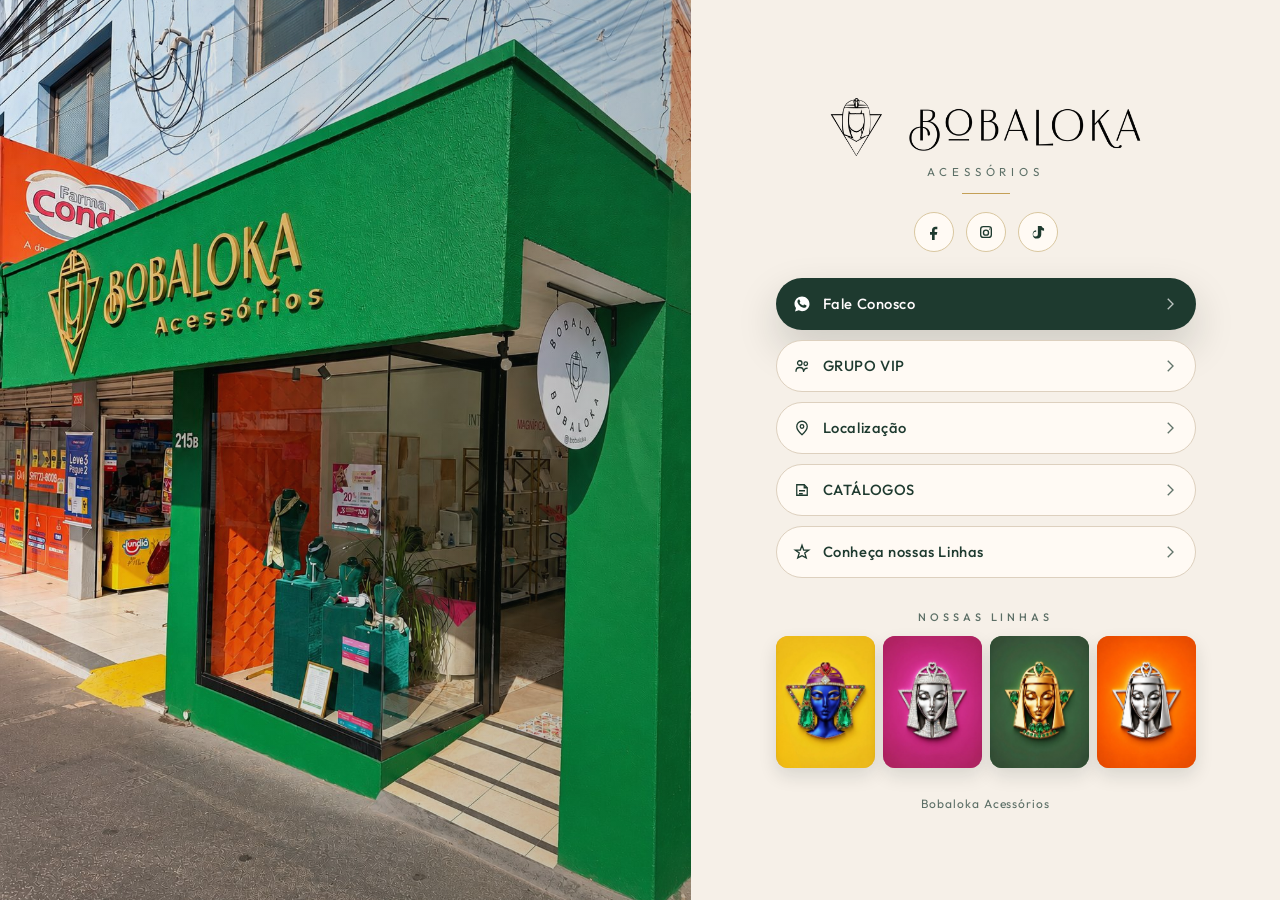
==== index.html @ e535bf4f "Add the Bobaloka landing page with brand assets and README. Co-authored-by: Cursor <cursoragent@curs" ====
<!DOCTYPE html>
<html lang="pt-BR">
<head>
  <meta charset="UTF-8" />
  <meta name="viewport" content="width=device-width, initial-scale=1" />
  <meta name="theme-color" content="#1E3A2F" />
  <title>Bobaloka Acessórios</title>
  <meta name="description" content="Bobaloka Acessórios — fale conosco, catálogos, linhas e loja." />
  <link rel="icon" href="assets/icons/marca.svg" type="image/svg+xml" />
  <link rel="preconnect" href="https://fonts.googleapis.com" />
  <link rel="preconnect" href="https://fonts.gstatic.com" crossorigin />
  <link href="https://fonts.googleapis.com/css2?family=Outfit:wght@400;500&display=swap" rel="stylesheet" />
  <link rel="stylesheet" href="css/styles.css" />
</head>
<body>
  <div class="page">
    <aside class="hero">
      <img
        src="assets/images/loja.jpg"
        data-fallback="https://kiwi-f3qz3s.canva.link/bobaloka-acess-rios/_assets/media/136b9a3b6e578e9741b6e3a598acf99f.png"
        alt="Fachada da loja Bobaloka Acessórios"
      />
    </aside>

    <main class="panel">
      <div class="panel-inner">
        <header class="brand">
          <h1>
            <img class="logo" src="assets/images/logo_bobaloka.png" alt="" />
            <span class="sr-only">Bobaloka</span>
          </h1>
          <p class="brand-tag">Acessórios</p>
          <div class="gold-line"></div>
        </header>

        <div class="socials">
          <a href="https://www.facebook.com/Bobalokaacessorios" target="_blank" rel="noopener noreferrer" aria-label="Facebook">
            <img src="assets/icons/facebook.svg" alt="" />
          </a>
          <a href="https://www.instagram.com/bobaloka_/" target="_blank" rel="noopener noreferrer" aria-label="Instagram">
            <img src="assets/icons/instagram.svg" alt="" />
          </a>
          <a href="https://www.tiktok.com/@bobalokaacessorio" target="_blank" rel="noopener noreferrer" aria-label="TikTok">
            <img src="assets/icons/tiktok.svg" alt="" />
          </a>
        </div>

        <nav aria-label="Links principais">
          <a class="btn btn-primary" href="https://wa.me/message/WSMJNMSPPYQ3F1" target="_blank" rel="noopener noreferrer">
            <img class="ico" src="assets/icons/whatsapp.svg" alt="" />
            <span>Fale Conosco</span>
            <img class="chev" src="assets/icons/chevron.svg" alt="" />
          </a>

          <a class="btn btn-ghost" href="https://chat.whatsapp.com/LNPMnIO7Sr1DOEUdCmJw3t" target="_blank" rel="noopener noreferrer">
            <img class="ico" src="assets/icons/grupo.svg" alt="" />
            <span>GRUPO VIP</span>
            <img class="chev" src="assets/icons/chevron.svg" alt="" />
          </a>

          <a class="btn btn-ghost" href="https://maps.app.goo.gl/pb8vqjSMNnrAKsy87" target="_blank" rel="noopener noreferrer">
            <img class="ico" src="assets/icons/local.svg" alt="" />
            <span>Localização</span>
            <img class="chev" src="assets/icons/chevron.svg" alt="" />
          </a>

          <a class="btn btn-ghost" href="https://kiwi-f3qz3s.canva.link/dahvr6tegf8" target="_blank" rel="noopener noreferrer">
            <img class="ico" src="assets/icons/catalogo.svg" alt="" />
            <span>CATÁLOGOS</span>
            <img class="chev" src="assets/icons/chevron.svg" alt="" />
          </a>

          <a class="btn btn-ghost" href="https://canva.link/4mnb7df4q1sby7g" target="_blank" rel="noopener noreferrer">
            <img class="ico" src="assets/icons/linhas.svg" alt="" />
            <span>Conheça nossas Linhas</span>
            <img class="chev" src="assets/icons/chevron.svg" alt="" />
          </a>
        </nav>

        <section class="linhas" aria-label="Nossas linhas">
          <h2>Nossas linhas</h2>
          <div class="mosaic">
            <a class="tile t1" href="https://canva.link/4mnb7df4q1sby7g" target="_blank" rel="noopener noreferrer" aria-label="Conheça nossas Linhas">
              <img src="assets/images/linha-1.jpg" data-fallback="https://kiwi-f3qz3s.canva.link/bobaloka-acess-rios/_assets/media/a388812c7fa0ef01f77255876ef562f1.png" alt="" />
            </a>
            <a class="tile t2" href="https://canva.link/4mnb7df4q1sby7g" target="_blank" rel="noopener noreferrer" aria-label="Conheça nossas Linhas">
              <img src="assets/images/linha-2.jpg" data-fallback="https://kiwi-f3qz3s.canva.link/bobaloka-acess-rios/_assets/media/4ac3ef6ae70841d393ba1b425686c742.png" alt="" />
            </a>
            <a class="tile t3" href="https://canva.link/4mnb7df4q1sby7g" target="_blank" rel="noopener noreferrer" aria-label="Conheça nossas Linhas">
              <img src="assets/images/linha-3.jpg" data-fallback="https://kiwi-f3qz3s.canva.link/bobaloka-acess-rios/_assets/media/27f43d047ba1ca16864059ba9b86fd74.png" alt="" />
            </a>
            <a class="tile t4" href="https://canva.link/4mnb7df4q1sby7g" target="_blank" rel="noopener noreferrer" aria-label="Conheça nossas Linhas">
              <img src="assets/images/linha-4.jpg" data-fallback="https://kiwi-f3qz3s.canva.link/bobaloka-acess-rios/_assets/media/987bcf726a7acad573b23113d63a9a9f.png" alt="" />
            </a>
          </div>
        </section>

        <p class="foot">Bobaloka Acessórios</p>
      </div>
    </main>
  </div>
  <script src="js/main.js"></script>
</body>
</html>
---- css/styles.css ----
:root {
  --forest: #1e3a2f;
  --forest-deep: #14241d;
  --forest-mid: #2a4f40;
  --cream: #f6f0e8;
  --gold: #c4a056;
  --ink: #1a2e26;
  --muted: #5c6f66;
  --white: #fffbfc;
  --shadow: 0 18px 40px rgba(20, 36, 29, 0.18);
}

* {
  box-sizing: border-box;
  margin: 0;
  padding: 0;
}

html,
body {
  min-height: 100%;
}

body {
  font-family: Outfit, system-ui, sans-serif;
  color: var(--ink);
  background: var(--forest-deep);
}

img {
  max-width: 100%;
  display: block;
}

.page {
  min-height: 100vh;
  display: grid;
  grid-template-rows: 38vh auto;
}

.hero {
  position: relative;
  overflow: hidden;
  background:
    radial-gradient(circle at 30% 20%, rgba(196, 160, 86, 0.18), transparent 40%),
    linear-gradient(160deg, #2a4a3c, var(--forest-deep));
}

.hero img {
  width: 100%;
  height: 100%;
  object-fit: cover;
  object-position: center 40%;
}

.hero img.is-hidden {
  display: none;
}

.hero::after {
  content: "";
  position: absolute;
  inset: 0;
  background: linear-gradient(180deg, rgba(20, 36, 29, 0.08) 30%, rgba(20, 36, 29, 0.55) 100%);
  pointer-events: none;
}

.panel {
  background: var(--cream);
  padding: 28px 22px 40px;
}

.panel-inner {
  width: min(420px, 100%);
  margin: 0 auto;
}

.brand {
  text-align: center;
  margin-bottom: 8px;
}

.brand h1 {
  margin: 0;
  font-size: inherit;
  font-weight: 600;
}

.sr-only {
  position: absolute;
  width: 1px;
  height: 1px;
  padding: 0;
  overflow: hidden;
  clip: rect(0 0 0 0);
  white-space: nowrap;
  border: 0;
}

.logo {
  width: min(280px, 88%);
  height: 64px;
  margin: 0 auto;
  object-fit: cover;
  object-position: center;
  filter: invert(1);
}

.brand-tag {
  margin-top: 2px;
  font-size: 0.72rem;
  letter-spacing: 0.42em;
  text-transform: uppercase;
  color: var(--muted);
}

.gold-line {
  width: 48px;
  height: 1px;
  background: var(--gold);
  margin: 14px auto 0;
}

.socials {
  display: flex;
  justify-content: center;
  gap: 12px;
  margin: 18px 0 26px;
}

.socials a {
  width: 40px;
  height: 40px;
  border: 1px solid #d9c7a0;
  border-radius: 50%;
  display: grid;
  place-items: center;
  color: var(--forest);
  background: #fffaf4;
  text-decoration: none;
  transition: transform 0.2s ease, background 0.2s ease, border-color 0.2s ease;
}

.socials a:hover,
.socials a:focus-visible {
  transform: translateY(-2px);
  background: var(--forest);
  border-color: var(--forest);
}

.socials a:hover img,
.socials a:focus-visible img {
  filter: invert(1) brightness(1.4);
}

.socials img {
  width: 16px;
  height: 16px;
}

nav {
  display: grid;
  gap: 10px;
}

.btn {
  display: flex;
  align-items: center;
  gap: 12px;
  min-height: 52px;
  padding: 0 16px;
  border-radius: 999px;
  text-decoration: none;
  font-size: 0.92rem;
  font-weight: 500;
  letter-spacing: 0.04em;
  border: 1px solid transparent;
  transition: transform 0.2s ease, background 0.2s ease, border-color 0.2s ease;
}

.btn span {
  flex: 1;
  text-align: left;
}

.btn .ico,
.btn .chev {
  width: 18px;
  height: 18px;
  flex-shrink: 0;
}

.btn .chev {
  opacity: 0.7;
}

.btn-primary {
  background: var(--forest);
  color: var(--white);
  box-shadow: var(--shadow);
}

.btn-primary .ico,
.btn-primary .chev {
  filter: invert(1) brightness(1.4);
}

.btn-primary:hover,
.btn-primary:focus-visible {
  background: var(--forest-mid);
  transform: translateY(-1px);
}

.btn-ghost {
  background: #fffaf4;
  color: var(--forest);
  border-color: #ddd0be;
}

.btn-ghost:hover,
.btn-ghost:focus-visible {
  border-color: var(--gold);
  transform: translateY(-1px);
}

.linhas {
  margin-top: 32px;
}

.linhas h2 {
  font-size: 0.68rem;
  letter-spacing: 0.36em;
  text-transform: uppercase;
  color: var(--muted);
  font-weight: 500;
  text-align: center;
  margin-bottom: 12px;
}

.mosaic {
  display: grid;
  grid-template-columns: repeat(4, 1fr);
  gap: 8px;
}

.tile {
  aspect-ratio: 3 / 4;
  border-radius: 12px;
  overflow: hidden;
  display: block;
  position: relative;
  box-shadow: 0 8px 18px rgba(20, 36, 29, 0.12);
  transition: transform 0.2s ease;
}

.tile:hover,
.tile:focus-visible {
  transform: translateY(-3px);
}

.tile img {
  width: 100%;
  height: 100%;
  object-fit: cover;
}

.tile img.is-hidden {
  display: none;
}

.t1 { background: #e8b84a; }
.t2 { background: #c45b86; }
.t3 { background: #3d6b45; }
.t4 { background: #e07a3d; }

.tile::after {
  content: "";
  position: absolute;
  inset: 18% 22%;
  background: center / contain no-repeat url("../assets/icons/marca.svg");
  opacity: 0.35;
  filter: invert(1);
  pointer-events: none;
}

.tile:has(img:not(.is-hidden))::after {
  display: none;
}

.foot {
  margin-top: 28px;
  text-align: center;
  font-size: 0.75rem;
  letter-spacing: 0.08em;
  color: var(--muted);
}

@media (min-width: 900px) {
  .page {
    grid-template-rows: none;
    grid-template-columns: minmax(0, 1.08fr) minmax(420px, 0.92fr);
  }

  .hero {
    height: 100vh;
    position: sticky;
    top: 0;
  }

  .hero::after {
    background: linear-gradient(90deg, rgba(20, 36, 29, 0.05), rgba(20, 36, 29, 0.28));
  }

  .panel {
    display: grid;
    place-items: center;
    padding: 48px 40px;
    min-height: 100vh;
  }

  .logo {
    width: min(320px, 100%);
    height: 72px;
  }
}

@media (prefers-reduced-motion: reduce) {
  .btn,
  .socials a,
  .tile {
    transition: none;
  }
}
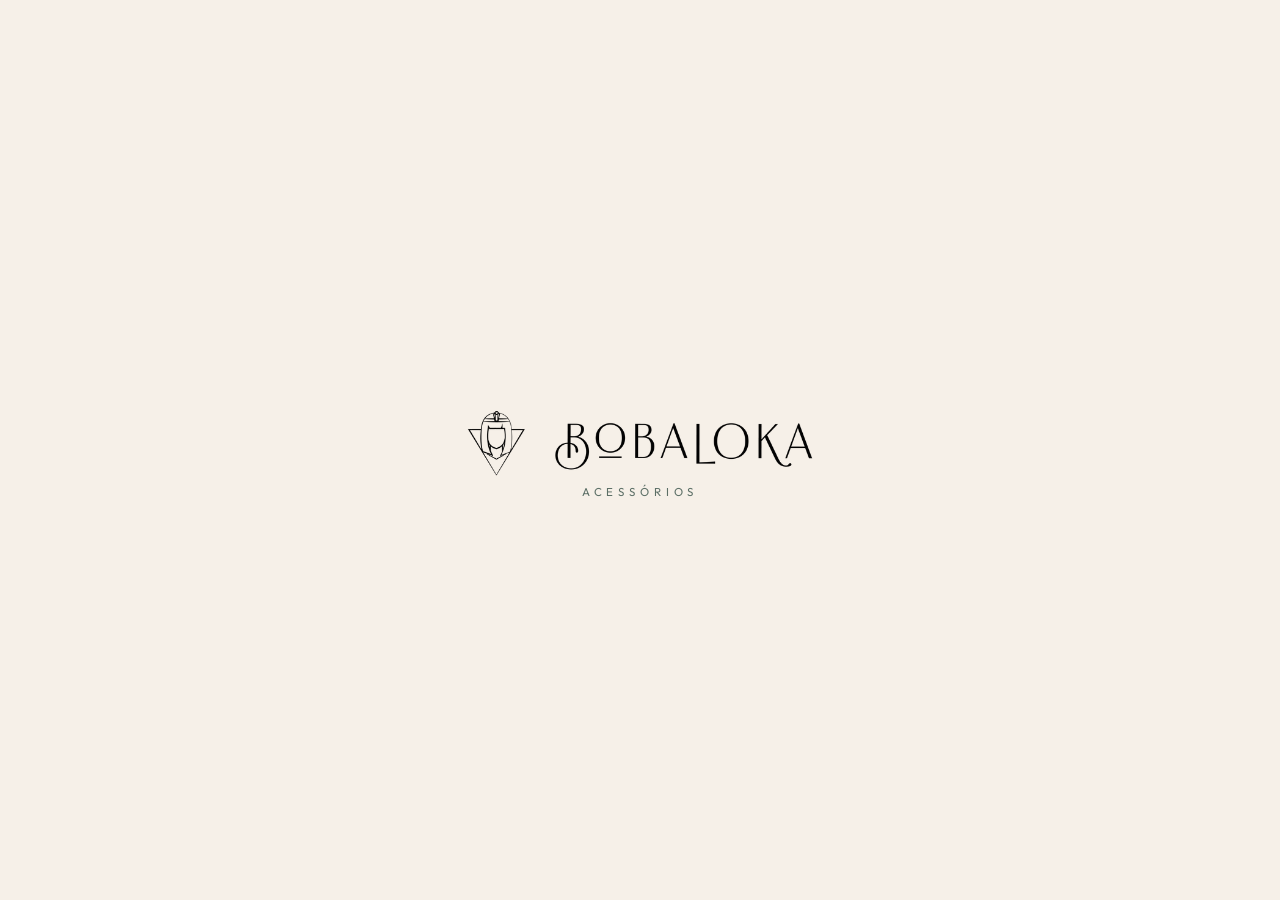
==== commit fac89902: "Move the catalog links to /catalogo and keep the home as a brand splash. Co-authored-by: Cursor <cur" ====
--- a/index.html
+++ b/index.html
@@ -5,100 +5,20 @@
   <meta name="viewport" content="width=device-width, initial-scale=1" />
   <meta name="theme-color" content="#1E3A2F" />
   <title>Bobaloka Acessórios</title>
-  <meta name="description" content="Bobaloka Acessórios — fale conosco, catálogos, linhas e loja." />
+  <meta name="description" content="Bobaloka Acessórios" />
   <link rel="icon" href="assets/icons/marca.svg" type="image/svg+xml" />
   <link rel="preconnect" href="https://fonts.googleapis.com" />
   <link rel="preconnect" href="https://fonts.gstatic.com" crossorigin />
   <link href="https://fonts.googleapis.com/css2?family=Outfit:wght@400;500&display=swap" rel="stylesheet" />
   <link rel="stylesheet" href="css/styles.css" />
 </head>
-<body>
-  <div class="page">
-    <aside class="hero">
-      <img
-        src="assets/images/loja.jpg"
-        data-fallback="https://kiwi-f3qz3s.canva.link/bobaloka-acess-rios/_assets/media/136b9a3b6e578e9741b6e3a598acf99f.png"
-        alt="Fachada da loja Bobaloka Acessórios"
-      />
-    </aside>
-
-    <main class="panel">
-      <div class="panel-inner">
-        <header class="brand">
-          <h1>
-            <img class="logo" src="assets/images/logo_bobaloka.png" alt="" />
-            <span class="sr-only">Bobaloka</span>
-          </h1>
-          <p class="brand-tag">Acessórios</p>
-          <div class="gold-line"></div>
-        </header>
-
-        <div class="socials">
-          <a href="https://www.facebook.com/Bobalokaacessorios" target="_blank" rel="noopener noreferrer" aria-label="Facebook">
-            <img src="assets/icons/facebook.svg" alt="" />
-          </a>
-          <a href="https://www.instagram.com/bobaloka_/" target="_blank" rel="noopener noreferrer" aria-label="Instagram">
-            <img src="assets/icons/instagram.svg" alt="" />
-          </a>
-          <a href="https://www.tiktok.com/@bobalokaacessorio" target="_blank" rel="noopener noreferrer" aria-label="TikTok">
-            <img src="assets/icons/tiktok.svg" alt="" />
-          </a>
-        </div>
-
-        <nav aria-label="Links principais">
-          <a class="btn btn-primary" href="https://wa.me/message/WSMJNMSPPYQ3F1" target="_blank" rel="noopener noreferrer">
-            <img class="ico" src="assets/icons/whatsapp.svg" alt="" />
-            <span>Fale Conosco</span>
-            <img class="chev" src="assets/icons/chevron.svg" alt="" />
-          </a>
-
-          <a class="btn btn-ghost" href="https://chat.whatsapp.com/LNPMnIO7Sr1DOEUdCmJw3t" target="_blank" rel="noopener noreferrer">
-            <img class="ico" src="assets/icons/grupo.svg" alt="" />
-            <span>GRUPO VIP</span>
-            <img class="chev" src="assets/icons/chevron.svg" alt="" />
-          </a>
-
-          <a class="btn btn-ghost" href="https://maps.app.goo.gl/pb8vqjSMNnrAKsy87" target="_blank" rel="noopener noreferrer">
-            <img class="ico" src="assets/icons/local.svg" alt="" />
-            <span>Localização</span>
-            <img class="chev" src="assets/icons/chevron.svg" alt="" />
-          </a>
-
-          <a class="btn btn-ghost" href="https://kiwi-f3qz3s.canva.link/dahvr6tegf8" target="_blank" rel="noopener noreferrer">
-            <img class="ico" src="assets/icons/catalogo.svg" alt="" />
-            <span>CATÁLOGOS</span>
-            <img class="chev" src="assets/icons/chevron.svg" alt="" />
-          </a>
-
-          <a class="btn btn-ghost" href="https://canva.link/4mnb7df4q1sby7g" target="_blank" rel="noopener noreferrer">
-            <img class="ico" src="assets/icons/linhas.svg" alt="" />
-            <span>Conheça nossas Linhas</span>
-            <img class="chev" src="assets/icons/chevron.svg" alt="" />
-          </a>
-        </nav>
-
-        <section class="linhas" aria-label="Nossas linhas">
-          <h2>Nossas linhas</h2>
-          <div class="mosaic">
-            <a class="tile t1" href="https://canva.link/4mnb7df4q1sby7g" target="_blank" rel="noopener noreferrer" aria-label="Conheça nossas Linhas">
-              <img src="assets/images/linha-1.jpg" data-fallback="https://kiwi-f3qz3s.canva.link/bobaloka-acess-rios/_assets/media/a388812c7fa0ef01f77255876ef562f1.png" alt="" />
-            </a>
-            <a class="tile t2" href="https://canva.link/4mnb7df4q1sby7g" target="_blank" rel="noopener noreferrer" aria-label="Conheça nossas Linhas">
-              <img src="assets/images/linha-2.jpg" data-fallback="https://kiwi-f3qz3s.canva.link/bobaloka-acess-rios/_assets/media/4ac3ef6ae70841d393ba1b425686c742.png" alt="" />
-            </a>
-            <a class="tile t3" href="https://canva.link/4mnb7df4q1sby7g" target="_blank" rel="noopener noreferrer" aria-label="Conheça nossas Linhas">
-              <img src="assets/images/linha-3.jpg" data-fallback="https://kiwi-f3qz3s.canva.link/bobaloka-acess-rios/_assets/media/27f43d047ba1ca16864059ba9b86fd74.png" alt="" />
-            </a>
-            <a class="tile t4" href="https://canva.link/4mnb7df4q1sby7g" target="_blank" rel="noopener noreferrer" aria-label="Conheça nossas Linhas">
-              <img src="assets/images/linha-4.jpg" data-fallback="https://kiwi-f3qz3s.canva.link/bobaloka-acess-rios/_assets/media/987bcf726a7acad573b23113d63a9a9f.png" alt="" />
-            </a>
-          </div>
-        </section>
-
-        <p class="foot">Bobaloka Acessórios</p>
-      </div>
-    </main>
-  </div>
-  <script src="js/main.js"></script>
+<body class="home">
+  <main class="home-brand">
+    <h1>
+      <img class="logo" src="assets/images/logo_bobaloka.png" alt="" />
+      <span class="sr-only">Bobaloka</span>
+    </h1>
+    <p class="brand-tag">Acessórios</p>
+  </main>
 </body>
 </html>
--- a/css/styles.css
+++ b/css/styles.css
@@ -25,6 +25,23 @@
   font-family: Outfit, system-ui, sans-serif;
   color: var(--ink);
   background: var(--forest-deep);
+}
+
+body.home {
+  background: var(--cream);
+  min-height: 100vh;
+  display: grid;
+  place-items: center;
+}
+
+.home-brand {
+  text-align: center;
+  padding: 24px;
+}
+
+.home .logo {
+  width: min(360px, 82vw);
+  height: 80px;
 }
 
 img {
